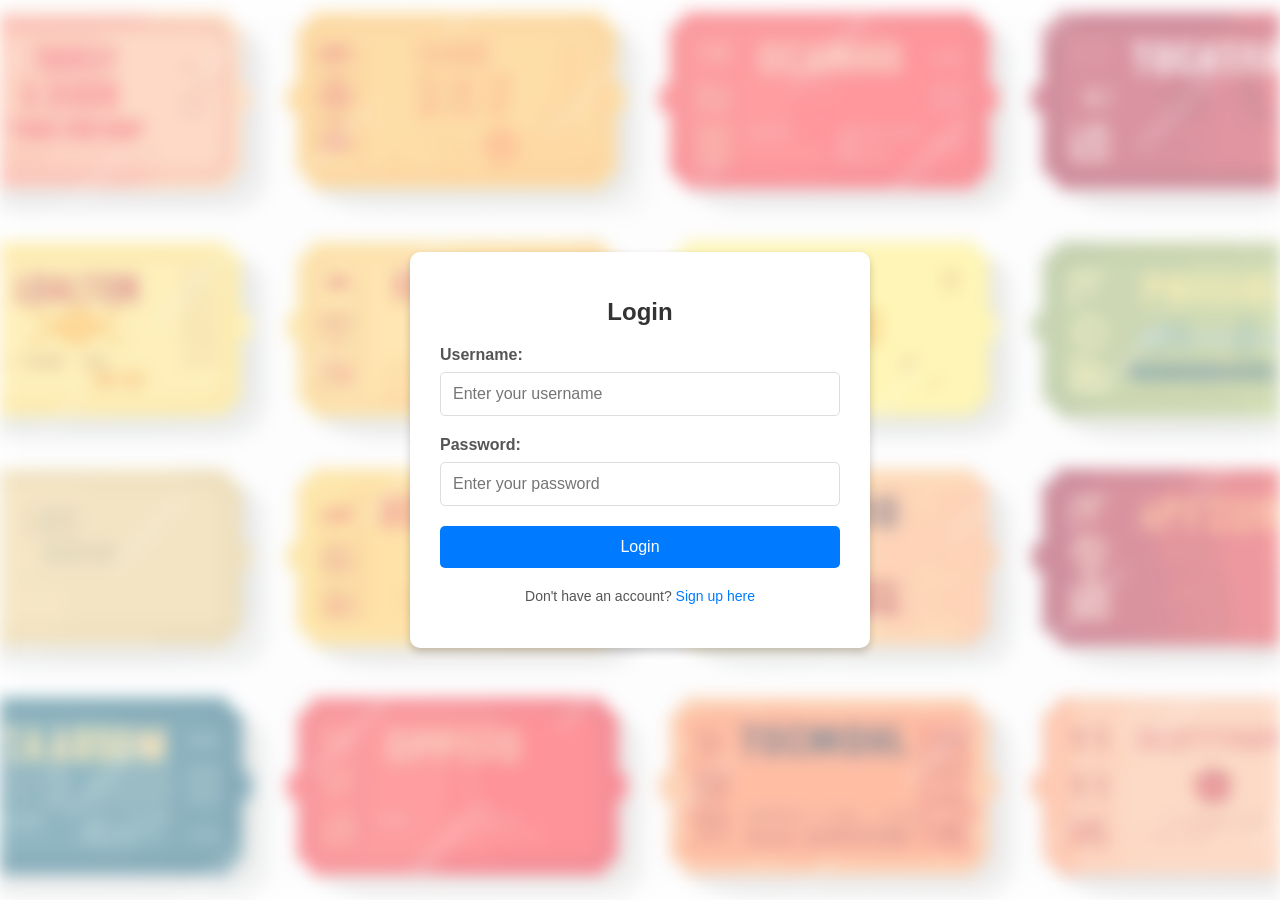
==== index.html @ cde67d48 "Add files via upload" ====
<!DOCTYPE html>
<html lang="en">
<head>
    <meta charset="UTF-8">
    <meta name="viewport" content="width=device-width, initial-scale=1.0">
    <title>Login Page</title>
    <style>
        body {
            font-family: 'Segoe UI', Tahoma, Geneva, Verdana, sans-serif;
            margin: 0;
            padding: 0;
            display: flex;
            justify-content: center;
            align-items: center;
            height: 100vh;
            position: relative; /* For positioning pseudo-element */
            overflow: hidden; /* Prevents scrollbars */
        }
        body::before {
            content: "";
            position: absolute;
            top: 0;
            left: 0;
            width: 100%;
            height: 100%;
            background: url('image/cinema-theater-ticket-template-set_1151483-49525.jpg') no-repeat center center;
            background-size: cover;
            filter: blur(8px); /* Adjust the blur amount */
            opacity: 0.5; /* Adjust opacity */
            z-index: -1; /* Places the pseudo-element behind the content */
        }
        .login-container {
            background-color: #ffffff;
            padding: 30px;
            border-radius: 10px;
            box-shadow: 0 4px 8px rgba(0, 0, 0, 0.2);
            width: 100%;
            max-width: 400px;
            text-align: center;
            position: relative; /* Ensures it's above the pseudo-element */
            z-index: 1; /* Ensures it's above the pseudo-element */
        }
        h1 {
            margin-bottom: 20px;
            font-size: 24px;
            color: #333;
        }
        .form-group {
            margin-bottom: 20px;
            text-align: left;
        }
        label {
            display: block;
            margin-bottom: 8px;
            font-weight: bold;
            color: #555;
        }
        input[type="text"],
        input[type="password"] {
            width: 100%;
            padding: 12px;
            font-size: 16px;
            border: 1px solid #ddd;
            border-radius: 5px;
            box-sizing: border-box;
            outline: none;
            transition: border-color 0.3s;
        }
        input[type="text"]:focus,
        input[type="password"]:focus {
            border-color: #007bff;
        }
        input[type="button"] {
            width: 100%;
            padding: 12px;
            font-size: 16px;
            color: #fff;
            background-color: #007bff;
            border: none;
            border-radius: 5px;
            cursor: pointer;
            transition: background-color 0.3s;
        }
        input[type="button"]:hover {
            background-color: #0056b3;
        }
        .footer {
            margin-top: 20px;
            font-size: 14px;
            color: #555;
        }
        .footer a {
            color: #007bff;
            text-decoration: none;
        }
        .footer a:hover {
            text-decoration: underline;
        }
    </style>
</head>
<body>
    <div class="login-container">
        <h1>Login</h1>
        <div class="form-group">
            <label for="username">Username:</label>
            <input type="text" id="username" placeholder="Enter your username">
        </div>
        <div class="form-group">
            <label for="password">Password:</label>
            <input type="password" id="password" placeholder="Enter your password">
        </div>
        <input type="button" value="Login" onclick="login()">
        <div class="footer">
            <p>Don't have an account? <a href="signup.html">Sign up here</a></p>
        </div>
    </div>

    <script>
        function login() {
            const username = document.getElementById('username').value;
            const password = document.getElementById('password').value;
            if (username.trim() === '' || password.trim() === '') {
                alert('Please enter both username and password.');
            } else {
                // Navigate to home.html
                window.location.href = 'home.html';
            }
        }
    </script>
</body>
</html>
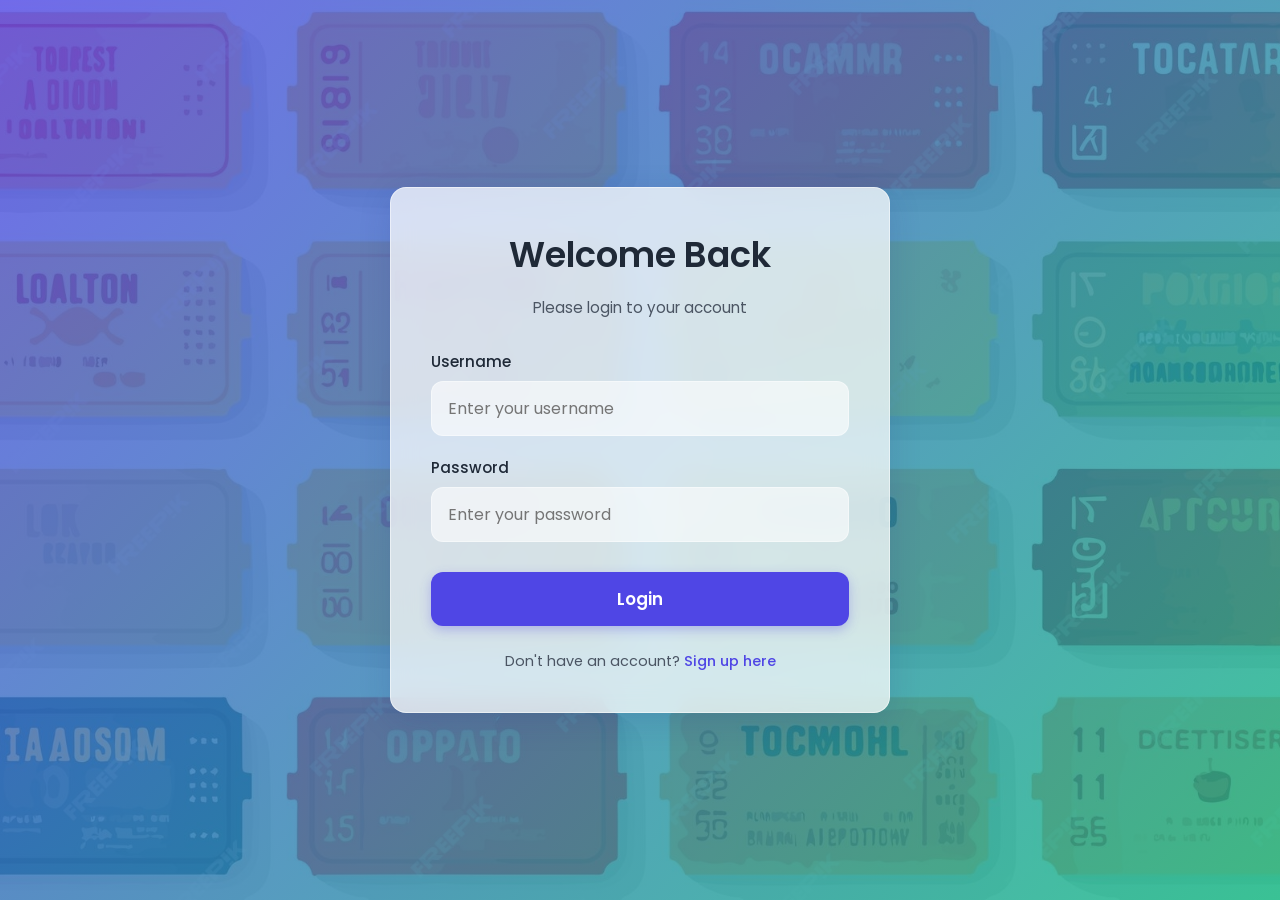
==== commit 566208c0: "fixing ui" ====
--- a/index.html
+++ b/index.html
@@ -3,118 +3,42 @@
 <head>
     <meta charset="UTF-8">
     <meta name="viewport" content="width=device-width, initial-scale=1.0">
-    <title>Login Page</title>
+    <title>Ticket App - Login</title>
+    <link rel="stylesheet" href="styles.css">
     <style>
+        /* Specific background for login if needed, or rely on global gradient */
         body {
-            font-family: 'Segoe UI', Tahoma, Geneva, Verdana, sans-serif;
-            margin: 0;
-            padding: 0;
-            display: flex;
-            justify-content: center;
-            align-items: center;
-            height: 100vh;
-            position: relative; /* For positioning pseudo-element */
-            overflow: hidden; /* Prevents scrollbars */
-        }
-        body::before {
-            content: "";
-            position: absolute;
-            top: 0;
-            left: 0;
-            width: 100%;
-            height: 100%;
-            background: url('image/cinema-theater-ticket-template-set_1151483-49525.jpg') no-repeat center center;
+            background: linear-gradient(135deg, rgba(79, 70, 229, 0.8), rgba(16, 185, 129, 0.8)), url('image/cinema-theater-ticket-template-set_1151483-49525.jpg') no-repeat center center;
             background-size: cover;
-            filter: blur(8px); /* Adjust the blur amount */
-            opacity: 0.5; /* Adjust opacity */
-            z-index: -1; /* Places the pseudo-element behind the content */
-        }
-        .login-container {
-            background-color: #ffffff;
-            padding: 30px;
-            border-radius: 10px;
-            box-shadow: 0 4px 8px rgba(0, 0, 0, 0.2);
-            width: 100%;
-            max-width: 400px;
-            text-align: center;
-            position: relative; /* Ensures it's above the pseudo-element */
-            z-index: 1; /* Ensures it's above the pseudo-element */
-        }
-        h1 {
-            margin-bottom: 20px;
-            font-size: 24px;
-            color: #333;
-        }
-        .form-group {
-            margin-bottom: 20px;
-            text-align: left;
-        }
-        label {
-            display: block;
-            margin-bottom: 8px;
-            font-weight: bold;
-            color: #555;
-        }
-        input[type="text"],
-        input[type="password"] {
-            width: 100%;
-            padding: 12px;
-            font-size: 16px;
-            border: 1px solid #ddd;
-            border-radius: 5px;
-            box-sizing: border-box;
-            outline: none;
-            transition: border-color 0.3s;
-        }
-        input[type="text"]:focus,
-        input[type="password"]:focus {
-            border-color: #007bff;
-        }
-        input[type="button"] {
-            width: 100%;
-            padding: 12px;
-            font-size: 16px;
-            color: #fff;
-            background-color: #007bff;
-            border: none;
-            border-radius: 5px;
-            cursor: pointer;
-            transition: background-color 0.3s;
-        }
-        input[type="button"]:hover {
-            background-color: #0056b3;
-        }
-        .footer {
-            margin-top: 20px;
-            font-size: 14px;
-            color: #555;
-        }
-        .footer a {
-            color: #007bff;
-            text-decoration: none;
-        }
-        .footer a:hover {
-            text-decoration: underline;
+            background-attachment: fixed;
         }
     </style>
 </head>
 <body>
-    <div class="login-container">
-        <h1>Login</h1>
-        <div class="form-group">
-            <label for="username">Username:</label>
-            <input type="text" id="username" placeholder="Enter your username">
-        </div>
-        <div class="form-group">
-            <label for="password">Password:</label>
-            <input type="password" id="password" placeholder="Enter your password">
-        </div>
-        <input type="button" value="Login" onclick="login()">
-        <div class="footer">
-            <p>Don't have an account? <a href="signup.html">Sign up here</a></p>
+    <div class="center-wrapper">
+        <div class="glass-panel">
+            <h1>Welcome Back</h1>
+            <p style="margin-bottom: 30px;">Please login to your account</p>
+            
+            <div class="form-group">
+                <label for="username">Username</label>
+                <input type="text" id="username" placeholder="Enter your username">
+            </div>
+            
+            <div class="form-group">
+                <label for="password">Password</label>
+                <input type="password" id="password" placeholder="Enter your password">
+            </div>
+            
+            <button class="btn-primary" onclick="login()">Login</button>
+            
+            <div class="footer-text">
+                Don't have an account? <a href="signup.html">Sign up here</a>
+            </div>
         </div>
     </div>
 
+    <script src="app.js"></script>
     <script>
         function login() {
             const username = document.getElementById('username').value;
@@ -122,8 +46,7 @@
             if (username.trim() === '' || password.trim() === '') {
                 alert('Please enter both username and password.');
             } else {
-                // Navigate to home.html
-                window.location.href = 'home.html';
+                navigateTo('home.html');
             }
         }
     </script>
--- a/styles.css
+++ b/styles.css
@@ -0,0 +1,355 @@
+@import url('https://fonts.googleapis.com/css2?family=Poppins:wght@300;400;500;600;700&display=swap');
+
+:root {
+    /* Color Palette */
+    --primary-color: #4F46E5;
+    --primary-hover: #4338CA;
+    --secondary-color: #10B981;
+    --secondary-hover: #059669;
+    --bg-gradient-start: #E0E7FF;
+    --bg-gradient-end: #C7D2FE;
+    --text-main: #1F2937;
+    --text-muted: #4B5563;
+    
+    /* Glassmorphism */
+    --glass-bg: rgba(255, 255, 255, 0.75);
+    --glass-border: rgba(255, 255, 255, 0.5);
+    --glass-shadow: 0 8px 32px 0 rgba(31, 38, 135, 0.15);
+    
+    /* Variables */
+    --border-radius-lg: 16px;
+    --border-radius-md: 12px;
+    --border-radius-sm: 8px;
+    --transition-speed: 0.3s;
+}
+
+/* Global Reset */
+* {
+    margin: 0;
+    padding: 0;
+    box-sizing: border-box;
+}
+
+body {
+    font-family: 'Poppins', sans-serif;
+    background: linear-gradient(135deg, var(--bg-gradient-start), var(--bg-gradient-end));
+    color: var(--text-main);
+    min-height: 100vh;
+    display: flex;
+    flex-direction: column;
+    align-items: center;
+    background-attachment: fixed;
+}
+
+/* Typography */
+h1, h2, h3 {
+    font-weight: 600;
+    color: var(--text-main);
+}
+h1 { font-size: 2.2rem; margin-bottom: 1rem; }
+h2 { font-size: 1.8rem; margin-bottom: 0.75rem; }
+h3 { font-size: 1.4rem; margin-bottom: 0.5rem; }
+p { font-size: 0.95rem; color: var(--text-muted); line-height: 1.5; }
+
+/* Layout Containers */
+.app-container {
+    width: 100%;
+    max-width: 1200px;
+    padding: 40px 20px;
+    display: flex;
+    flex-direction: column;
+    align-items: center;
+}
+
+.center-wrapper {
+    display: flex;
+    justify-content: center;
+    align-items: center;
+    width: 100%;
+    min-height: 100vh;
+    padding: 20px;
+}
+
+/* Glass Panels */
+.glass-panel {
+    background: var(--glass-bg);
+    backdrop-filter: blur(12px);
+    -webkit-backdrop-filter: blur(12px);
+    border: 1px solid var(--glass-border);
+    border-radius: var(--border-radius-lg);
+    box-shadow: var(--glass-shadow);
+    padding: 40px;
+    width: 100%;
+    max-width: 500px;
+    text-align: center;
+}
+
+.glass-panel-large {
+    max-width: 800px;
+}
+
+/* Options Grid (Dashboard/Rentals) */
+.options-grid {
+    display: grid;
+    grid-template-columns: repeat(auto-fit, minmax(240px, 1fr));
+    gap: 30px;
+    width: 100%;
+    max-width: 1000px;
+    margin-top: 20px;
+}
+
+.glass-card {
+    background: var(--glass-bg);
+    backdrop-filter: blur(12px);
+    border: 1px solid var(--glass-border);
+    border-radius: var(--border-radius-lg);
+    box-shadow: var(--glass-shadow);
+    padding: 30px 20px;
+    text-align: center;
+    cursor: pointer;
+    transition: transform var(--transition-speed) ease, box-shadow var(--transition-speed) ease;
+    display: flex;
+    flex-direction: column;
+    align-items: center;
+}
+
+.glass-card:hover {
+    transform: translateY(-8px);
+    box-shadow: 0 12px 40px 0 rgba(31, 38, 135, 0.25);
+}
+
+.glass-card img, .glass-card i {
+    width: 70px;
+    height: 70px;
+    margin-bottom: 15px;
+    object-fit: contain;
+    transition: transform var(--transition-speed);
+}
+
+.glass-card:hover img {
+    transform: scale(1.1);
+}
+
+/* Selection Options (e.g. Taxi types) */
+.selection-option {
+    background: rgba(255,255,255,0.5);
+    border: 2px solid transparent;
+    border-radius: var(--border-radius-md);
+    padding: 15px;
+    margin-bottom: 15px;
+    cursor: pointer;
+    transition: all var(--transition-speed);
+    text-align: left;
+    font-weight: 500;
+}
+
+.selection-option:hover {
+    background: rgba(255,255,255,0.8);
+}
+
+.selection-option.selected {
+    border-color: var(--primary-color);
+    background: rgba(255,255,255,0.9);
+    box-shadow: 0 4px 12px rgba(79, 70, 229, 0.2);
+}
+
+/* Forms */
+.form-group {
+    margin-bottom: 20px;
+    text-align: left;
+}
+
+.form-group label {
+    display: block;
+    margin-bottom: 8px;
+    font-weight: 500;
+    color: var(--text-main);
+    font-size: 0.95rem;
+}
+
+.form-group input, .form-group select {
+    width: 100%;
+    padding: 14px 16px;
+    font-size: 1rem;
+    font-family: 'Poppins', sans-serif;
+    border: 1px solid rgba(255, 255, 255, 0.4);
+    background: rgba(255, 255, 255, 0.6);
+    border-radius: var(--border-radius-md);
+    outline: none;
+    transition: border-color var(--transition-speed), box-shadow var(--transition-speed);
+}
+
+.form-group input:focus, .form-group select:focus {
+    border-color: var(--primary-color);
+    box-shadow: 0 0 0 4px rgba(79, 70, 229, 0.1);
+    background: #fff;
+}
+
+/* Buttons */
+.btn-primary, .btn-secondary, .btn-success {
+    width: 100%;
+    padding: 14px;
+    font-size: 1.05rem;
+    font-weight: 600;
+    color: #fff;
+    border: none;
+    border-radius: var(--border-radius-md);
+    cursor: pointer;
+    transition: background-color var(--transition-speed), transform 0.1s;
+    font-family: 'Poppins', sans-serif;
+    margin-top: 10px;
+}
+
+.btn-primary { background: var(--primary-color); box-shadow: 0 4px 12px rgba(79, 70, 229, 0.3); }
+.btn-primary:hover { background: var(--primary-hover); }
+
+.btn-secondary { background: #6B7280; box-shadow: 0 4px 12px rgba(107, 114, 128, 0.3); }
+.btn-secondary:hover { background: #4B5563; }
+
+.btn-success { background: var(--secondary-color); box-shadow: 0 4px 12px rgba(16, 185, 129, 0.3); }
+.btn-success:hover { background: var(--secondary-hover); }
+
+.btn-primary:active, .btn-secondary:active, .btn-success:active { transform: scale(0.98); }
+
+/* Links & Footers */
+.footer-text {
+    margin-top: 25px;
+    font-size: 0.9rem;
+    color: var(--text-muted);
+    text-align: center;
+}
+
+.footer-text a {
+    color: var(--primary-color);
+    text-decoration: none;
+    font-weight: 500;
+    transition: color var(--transition-speed);
+}
+
+.footer-text a:hover {
+    color: var(--primary-hover);
+    text-decoration: underline;
+}
+
+/* Modals */
+.modal-overlay {
+    display: none;
+    position: fixed;
+    top: 0; left: 0; width: 100%; height: 100%;
+    background: rgba(0, 0, 0, 0.5);
+    backdrop-filter: blur(5px);
+    z-index: 1000;
+    justify-content: center;
+    align-items: center;
+    opacity: 0;
+    transition: opacity var(--transition-speed);
+}
+
+.modal-overlay.active {
+    display: flex;
+    opacity: 1;
+}
+
+.modal-content {
+    background: var(--glass-bg);
+    backdrop-filter: blur(15px);
+    border: 1px solid var(--glass-border);
+    border-radius: var(--border-radius-lg);
+    padding: 30px;
+    width: 90%;
+    max-width: 500px;
+    position: relative;
+    box-shadow: 0 20px 50px rgba(0,0,0,0.3);
+    transform: translateY(20px);
+    transition: transform var(--transition-speed);
+}
+
+.modal-overlay.active .modal-content {
+    transform: translateY(0);
+}
+
+.modal-close {
+    position: absolute;
+    top: 15px; right: 20px;
+    font-size: 1.5rem;
+    cursor: pointer;
+    color: var(--text-muted);
+}
+
+/* Seat Booking Map (Bus) */
+.bus-container {
+    display: flex;
+    flex-direction: column;
+    align-items: center;
+    background: var(--glass-bg);
+    border-radius: var(--border-radius-lg);
+    padding: 30px;
+    box-shadow: var(--glass-shadow);
+    margin-top: 20px;
+}
+
+.seat-row {
+    display: flex;
+    justify-content: center;
+    margin-bottom: 15px;
+    gap: 30px;
+}
+
+.seat-group {
+    display: flex;
+    gap: 15px;
+}
+
+.seat-btn {
+    background: #fff;
+    border: 2px solid transparent;
+    border-radius: 12px;
+    width: 75px;
+    height: 75px;
+    display: flex;
+    flex-direction: column;
+    justify-content: center;
+    align-items: center;
+    cursor: pointer;
+    transition: all 0.2s;
+    box-shadow: 0 2px 8px rgba(0,0,0,0.05);
+}
+
+.seat-btn.economy { background-color: #E0F2FE; color: #0369A1; }
+.seat-btn.luxury { background-color: #FCE7F3; color: #BE185D; }
+.seat-btn.sleeper { background-color: #DCFCE7; color: #15803D; }
+
+.seat-btn.disabled { background-color: #E5E7EB; color: #9CA3AF; cursor: not-allowed; }
+
+.seat-btn:hover:not(.disabled) { transform: scale(1.05); }
+
+.seat-btn.selected {
+    background-color: var(--primary-color);
+    color: #fff;
+    border-color: var(--primary-color);
+    box-shadow: 0 4px 12px rgba(79, 70, 229, 0.4);
+}
+
+.seat-btn i { font-size: 20px; margin-bottom: 5px; }
+.seat-price { font-size: 0.75rem; font-weight: 600; }
+
+/* Misc */
+.price-display {
+    font-size: 1.2rem;
+    font-weight: 600;
+    color: var(--primary-color);
+    margin: 10px 0;
+    text-align: center;
+}
+
+/* Responsive */
+@media (max-width: 768px) {
+    .glass-panel { padding: 30px 20px; }
+    h1 { font-size: 1.8rem; }
+    .options-grid { grid-template-columns: repeat(auto-fit, minmax(180px, 1fr)); }
+    .seat-row { gap: 15px; }
+    .seat-group { gap: 8px; }
+    .seat-btn { width: 55px; height: 55px; }
+    .seat-btn i { font-size: 16px; margin-bottom: 2px; }
+    .seat-price { font-size: 0.65rem; }
+}
